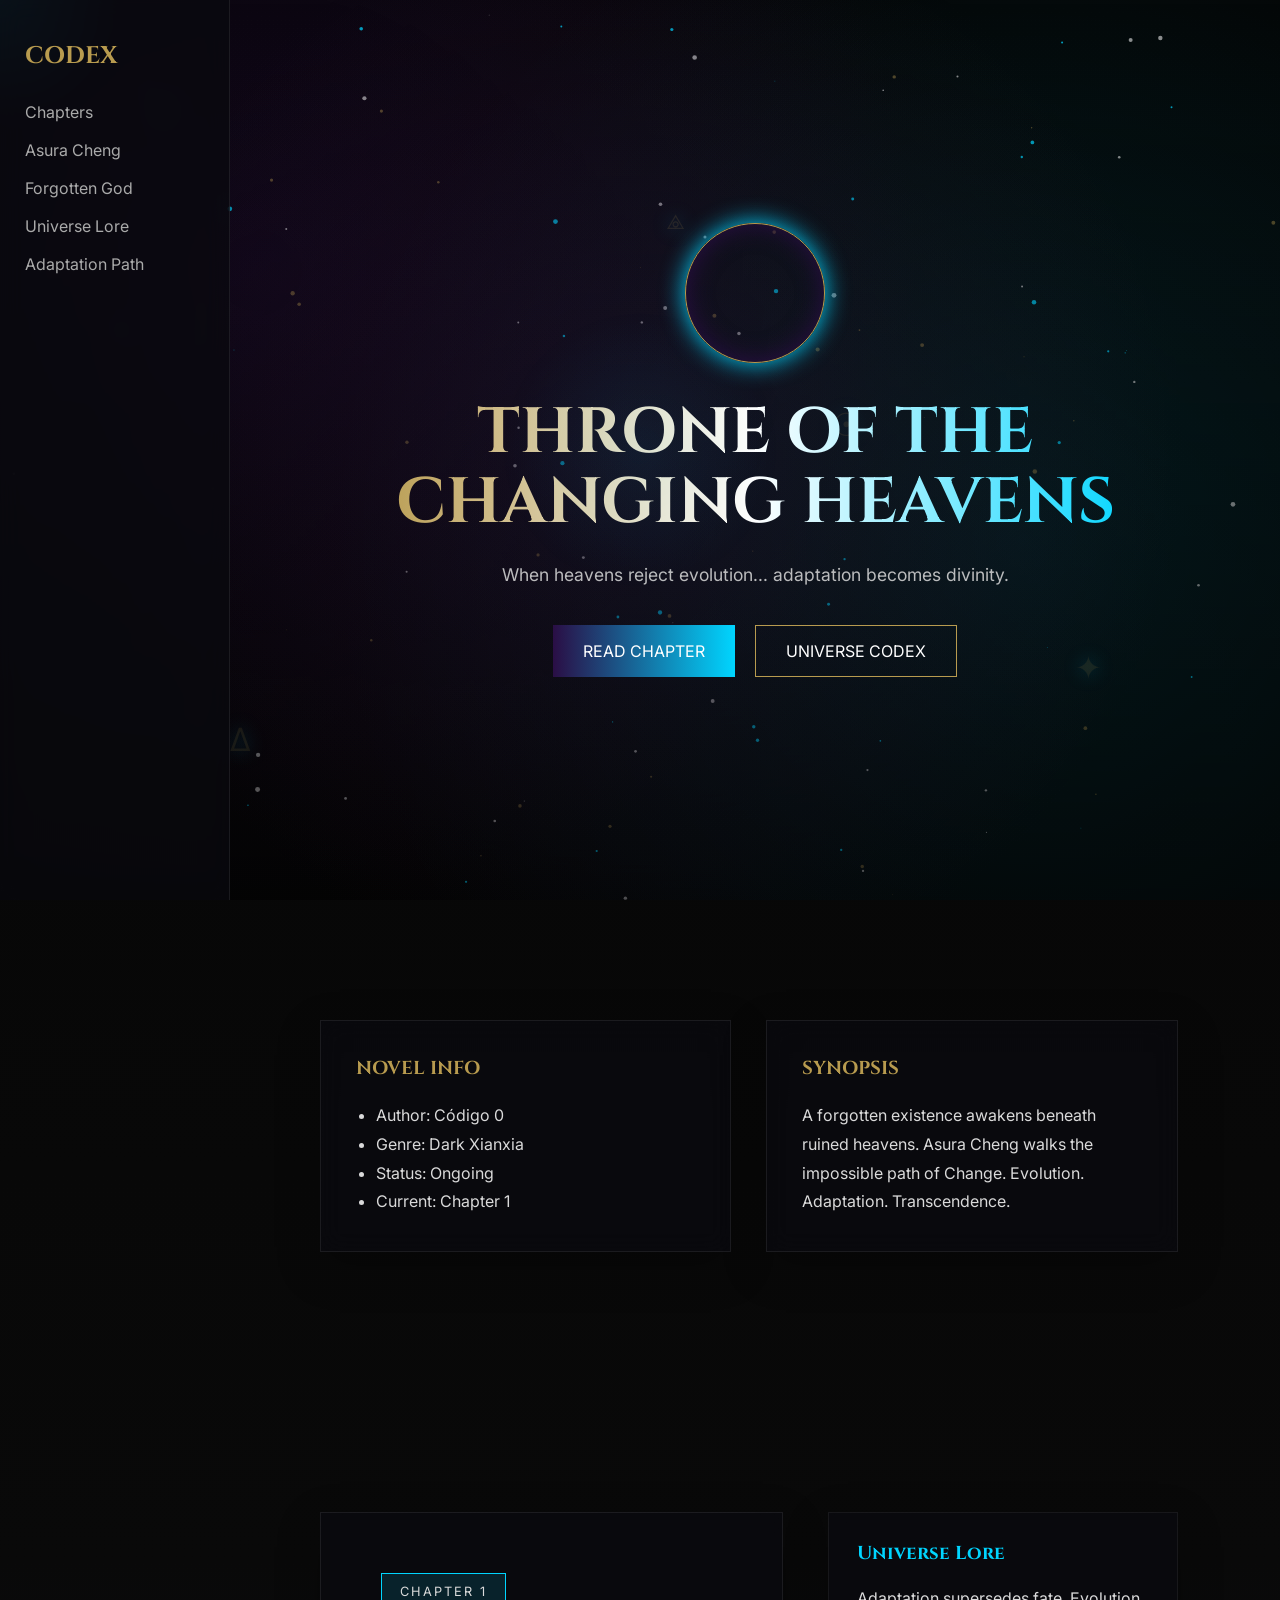
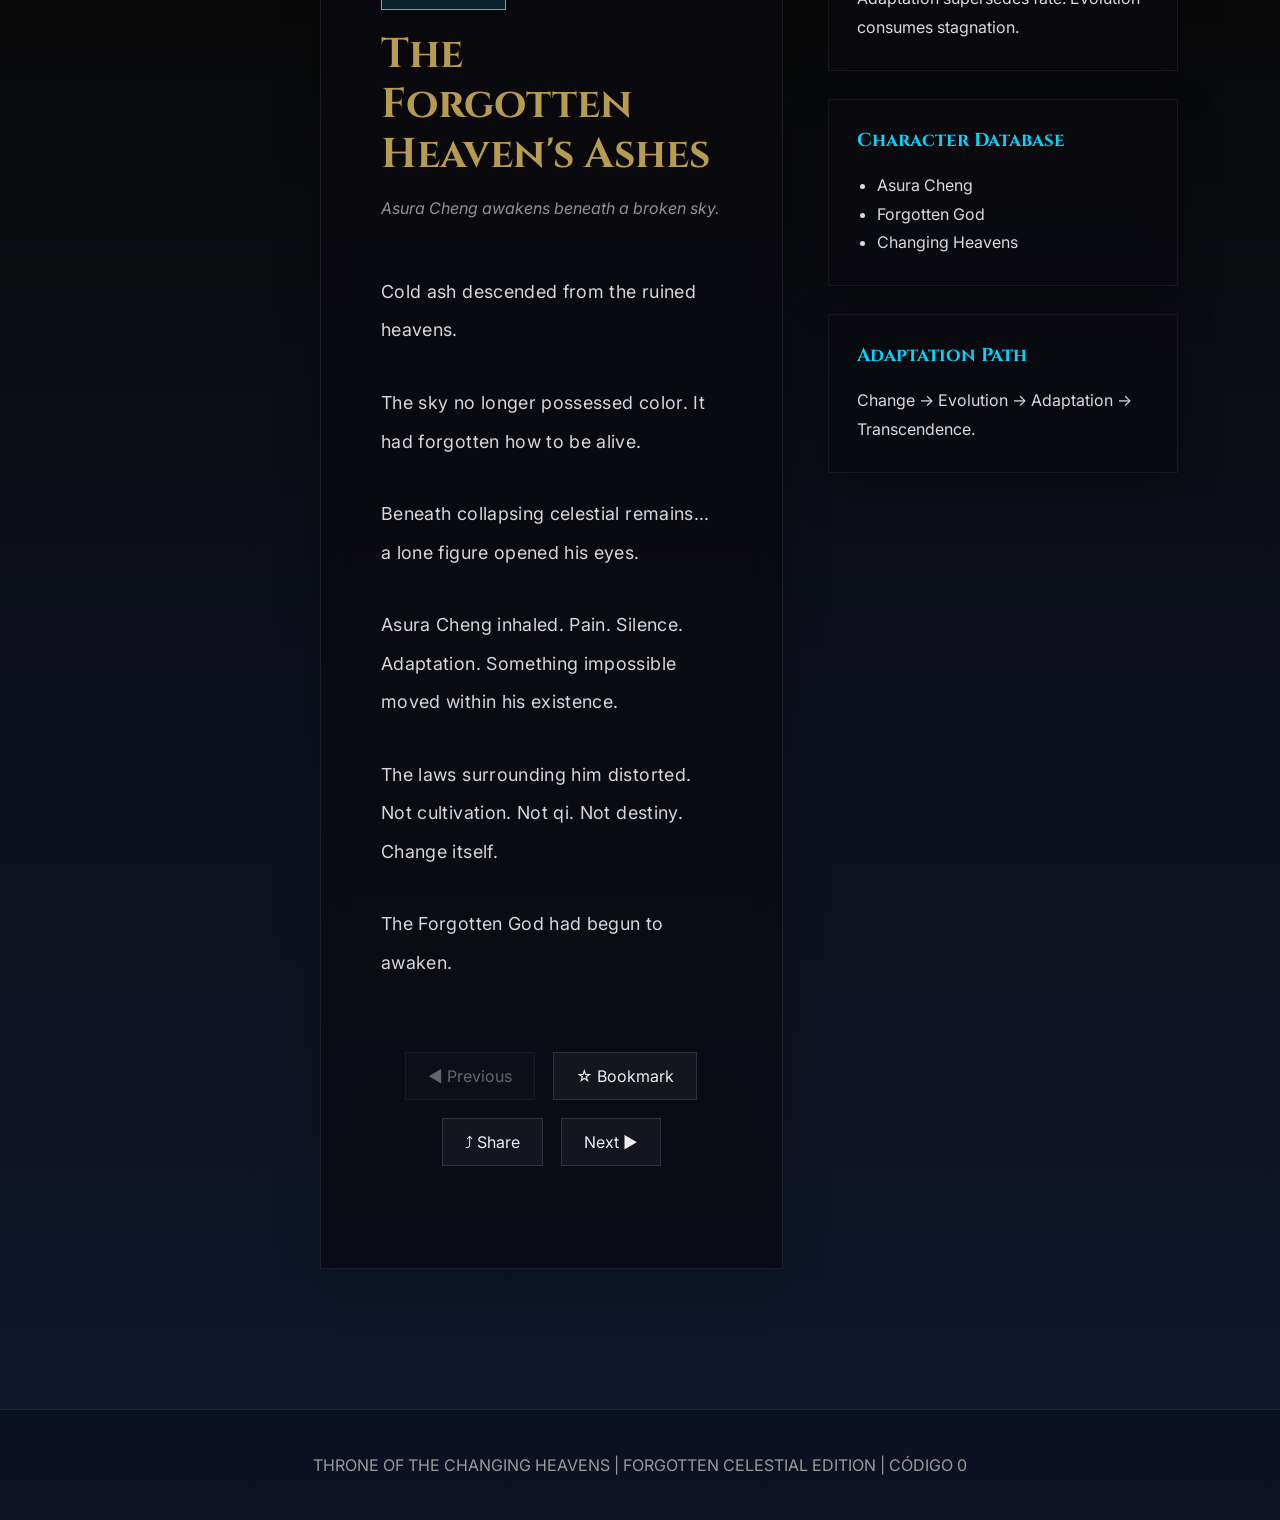
==== index.html @ 6549cbd6 "Add files via upload" ====
<!DOCTYPE html>
<html lang="es">
<head>
  <meta charset="UTF-8">
  <meta name="viewport" content="width=device-width, initial-scale=1.0">
  <meta name="description" content="Throne of the Changing Heavens — Forgotten Celestial Edition">
  <title>THRONE OF THE CHANGING HEAVENS | Código 0</title>

  <link rel="preconnect" href="https://fonts.googleapis.com">
  <link rel="preconnect" href="https://fonts.gstatic.com" crossorigin>
  <link href="https://fonts.googleapis.com/css2?family=Cinzel:wght@400;700&family=Inter:wght@300;400;600&display=swap" rel="stylesheet">
  <link rel="stylesheet" href="css/style.css">
</head>

<body>
  <!-- LOADER -->
  <div id="loader" aria-hidden="true">
    <div class="sigil"></div>
    <h1>THRONE OF THE CHANGING HEAVENS</h1>
    <p>FORGOTTEN CELESTIAL EDITION</p>
  </div>

  <!-- BACKGROUND -->
  <canvas id="cosmos" aria-hidden="true"></canvas>
  <div class="nebula-layer" aria-hidden="true"></div>

  <div class="rune-field" aria-hidden="true">
    <div class="rune r1">ᚱ</div>
    <div class="rune r2">✦</div>
    <div class="rune r3">☉</div>
    <div class="rune r4">∆</div>
    <div class="rune r5">⟁</div>
  </div>

  <div id="mouseGlow" aria-hidden="true"></div>

  <!-- SIDEBAR -->
  <aside class="sidebar" aria-label="Codex navigation">
    <h2>CODEX</h2>
    <nav>
      <a href="capitulos/index.html">Chapters</a>
      <a href="#character">Asura Cheng</a>
      <a href="#lore">Forgotten God</a>
      <a href="#codex">Universe Lore</a>
      <a href="#adaptation">Adaptation Path</a>
    </nav>
  </aside>

  <main>
    <!-- HERO -->
    <header class="hero">
      <div class="hero-overlay" aria-hidden="true"></div>

      <div class="hero-content reveal">
        <div class="hero-sigil" aria-hidden="true"></div>

        <h1>THRONE OF THE CHANGING HEAVENS</h1>

        <p>
          When heavens reject evolution...
          adaptation becomes divinity.
        </p>

        <div class="buttons">
          <a class="button" href="#chapter">READ CHAPTER</a>
          <a class="button secondary" href="#codex">UNIVERSE CODEX</a>
        </div>
      </div>
    </header>

    <!-- INFO -->
    <section class="panel reveal" id="codex">
      <div class="card">
        <h3>NOVEL INFO</h3>
        <ul>
          <li>Author: Código 0</li>
          <li>Genre: Dark Xianxia</li>
          <li>Status: Ongoing</li>
          <li>Current: Chapter 1</li>
        </ul>
      </div>

      <div class="card">
        <h3>SYNOPSIS</h3>
        <p>
          A forgotten existence awakens beneath ruined heavens.
          Asura Cheng walks the impossible path of Change.
          Evolution. Adaptation. Transcendence.
        </p>
      </div>
    </section>

    <!-- READING ENGINE -->
    <section class="reading-wrapper reveal" id="chapter">
      <div class="reading-main">
        <div class="progress-container" aria-label="Reading progress">
          <div id="progressBar"></div>
        </div>

        <article class="chapter" aria-labelledby="chapter-title">
          <div class="chapter-header">
            <span class="chapter-tag">CHAPTER 1</span>

            <h2 id="chapter-title">The Forgotten Heaven's Ashes</h2>

            <p class="chapter-subtitle">
              Asura Cheng awakens beneath a broken sky.
            </p>
          </div>

          <div class="chapter-content">
            <p>Cold ash descended from the ruined heavens.</p>

            <p>
              The sky no longer possessed color.
              It had forgotten how to be alive.
            </p>

            <p>
              Beneath collapsing celestial remains...
              a lone figure opened his eyes.
            </p>

            <p>
              Asura Cheng inhaled.
              Pain. Silence. Adaptation.
              Something impossible moved within his existence.
            </p>

            <p>
              The laws surrounding him distorted.
              Not cultivation. Not qi. Not destiny.
              Change itself.
            </p>

            <p>
              The Forgotten God had begun to awaken.
            </p>
          </div>

          <div class="chapter-controls" aria-label="Chapter controls">
            <button id="prevBtn" type="button" disabled>◀ Previous</button>
            <button id="bookmarkBtn" type="button">☆ Bookmark</button>
            <button id="shareBtn" type="button">⤴ Share</button>
            <button id="nextBtn" type="button">Next ▶</button>
          </div>

          <p id="chapterStatus" class="chapter-status" role="status" aria-live="polite"></p>
        </article>
      </div>

      <!-- READING SIDEBAR -->
      <aside class="reading-sidebar" aria-label="Universe information">
        <div class="mini-card" id="lore">
          <h3>Universe Lore</h3>
          <p>Adaptation supersedes fate. Evolution consumes stagnation.</p>
        </div>

        <div class="mini-card" id="character">
          <h3>Character Database</h3>
          <ul>
            <li>Asura Cheng</li>
            <li>Forgotten God</li>
            <li>Changing Heavens</li>
          </ul>
        </div>

        <div class="mini-card" id="adaptation">
          <h3>Adaptation Path</h3>
          <p>Change → Evolution → Adaptation → Transcendence.</p>
        </div>
      </aside>
    </section>
  </main>

  <!-- FOOTER -->
  <footer>
    <p>THRONE OF THE CHANGING HEAVENS | FORGOTTEN CELESTIAL EDITION | CÓDIGO 0</p>
  </footer>

  <script src="js/script.js" defer></script>
</body>
</html>
---- css/style.css ----
/* ==========================================
   THRONE OF THE CHANGING HEAVENS
   FORGOTTEN CELESTIAL EDITION
========================================== */

:root {
  --obsidian: #090909;
  --void: #050505;
  --purple: #2a0e45;
  --gold: #b89b4f;
  --cyan: #00d5ff;
  --silver: #dadada;
  --mx: 50%;
  --my: 50%;
}

* {
  margin: 0;
  padding: 0;
  box-sizing: border-box;
}

html {
  scroll-behavior: smooth;
  scrollbar-color: var(--cyan) var(--void);
  scrollbar-width: thin;
  scroll-padding-top: 24px;
}

body {
  min-height: 100vh;
  background: linear-gradient(180deg, #050505, #090909, #10182f);
  font-family: Inter, sans-serif;
  color: var(--silver);
  overflow-x: hidden;
}

button,
a {
  font: inherit;
}

button:focus-visible,
a:focus-visible {
  outline: 2px solid var(--cyan);
  outline-offset: 4px;
}

::selection {
  background: rgba(0, 213, 255, 0.25);
  color: #fff;
}

::-webkit-scrollbar {
  width: 10px;
}

::-webkit-scrollbar-track {
  background: var(--void);
}

::-webkit-scrollbar-thumb {
  background: linear-gradient(var(--cyan), var(--purple));
  border-radius: 20px;
}

/* ========= LOADER ========= */

#loader {
  position: fixed;
  inset: 0;
  background: #050505;
  display: flex;
  flex-direction: column;
  justify-content: center;
  align-items: center;
  gap: 12px;
  padding: 24px;
  z-index: 9999;
  transition: opacity 1.2s ease, visibility 1.2s ease;
}

#loader h1 {
  max-width: 900px;
  text-align: center;
  font-family: Cinzel, serif;
  color: var(--gold);
  font-size: clamp(1rem, 3vw, 2rem);
}

#loader p {
  color: #999;
  letter-spacing: 3px;
  text-align: center;
  font-size: 0.75rem;
}

#loader.hide {
  opacity: 0;
  visibility: hidden;
  pointer-events: none;
}

.sigil {
  width: 100px;
  height: 100px;
  border: 2px solid var(--gold);
  border-radius: 50%;
  animation: spin 8s linear infinite;
  box-shadow: 0 0 30px var(--cyan);
}

@keyframes spin {
  to {
    transform: rotate(360deg);
  }
}

/* ========= BACKGROUND ========= */

#cosmos {
  position: fixed;
  inset: 0;
  width: 100%;
  height: 100%;
  display: block;
  z-index: -3;
}

#mouseGlow {
  position: fixed;
  width: 250px;
  height: 250px;
  border-radius: 50%;
  background: radial-gradient(circle, rgba(0, 213, 255, 0.18), transparent 70%);
  pointer-events: none;
  transform: translate(-50%, -50%);
  z-index: -1;
}

.nebula-layer {
  position: fixed;
  inset: 0;
  z-index: -4;
  background:
    radial-gradient(circle at 20% 30%, rgba(42, 14, 69, 0.35), transparent 55%),
    radial-gradient(circle at 80% 60%, rgba(0, 213, 255, 0.12), transparent 60%),
    radial-gradient(circle at center, rgba(184, 155, 79, 0.05), transparent 70%);
  animation: nebulaShift 22s linear infinite;
  pointer-events: none;
}

@keyframes nebulaShift {
  50% {
    transform: scale(1.08) translateY(-20px);
    filter: hue-rotate(15deg);
  }
}

.rune-field {
  position: fixed;
  inset: 0;
  pointer-events: none;
  overflow: hidden;
  z-index: -2;
}

.rune {
  position: absolute;
  font-size: 2rem;
  color: rgba(184, 155, 79, 0.18);
  text-shadow: 0 0 18px rgba(0, 213, 255, 0.35);
  animation: floatRune linear infinite;
}

.r1 { top: 10%; left: 12%; animation-duration: 20s; }
.r2 { top: 72%; left: 84%; animation-duration: 16s; }
.r3 { top: 45%; left: 65%; animation-duration: 24s; }
.r4 { top: 80%; left: 18%; animation-duration: 19s; }
.r5 { top: 22%; left: 52%; animation-duration: 28s; }

@keyframes floatRune {
  50% {
    transform: translateY(-30px) translateX(12px) rotate(15deg);
    opacity: 0.9;
  }
}

body::after {
  content: "";
  position: fixed;
  inset: 0;
  background: radial-gradient(
    circle at var(--mx) var(--my),
    rgba(0, 213, 255, 0.06),
    transparent 18%
  );
  pointer-events: none;
  z-index: 999;
}

/* ========= SIDEBAR ========= */

.sidebar {
  position: fixed;
  left: 0;
  top: 0;
  height: 100%;
  width: 230px;
  padding: 40px 25px;
  overflow-y: auto;
  background: rgba(10, 10, 15, 0.75);
  backdrop-filter: blur(12px);
  border-right: 1px solid rgba(255, 255, 255, 0.08);
  z-index: 1000;
}

.sidebar h2 {
  font-family: Cinzel, serif;
  color: var(--gold);
  margin-bottom: 30px;
}

.sidebar nav {
  display: grid;
  gap: 18px;
}

.sidebar a {
  display: block;
  color: #aaa;
  text-decoration: none;
  transition: 0.3s;
}

.sidebar a:hover {
  color: var(--cyan);
  transform: translateX(8px);
}

/* ========= HERO ========= */

.hero {
  min-height: 100vh;
  display: flex;
  justify-content: center;
  align-items: center;
  padding: 40px 40px 40px 270px;
  position: relative;
  isolation: isolate;
}

.hero-overlay {
  position: absolute;
  inset: 0;
  pointer-events: none;
  background: radial-gradient(circle at center, rgba(42, 14, 69, 0.25), transparent 70%);
  z-index: -1;
}

.hero::before {
  content: "";
  position: absolute;
  inset: 0;
  background: linear-gradient(transparent, rgba(0, 0, 0, 0.45));
  pointer-events: none;
  z-index: -1;
}

.hero-content {
  position: relative;
  text-align: center;
  max-width: 850px;
  padding: 40px;
  will-change: transform;
}

.hero-sigil {
  width: 140px;
  height: 140px;
  margin: 0 auto 35px;
  border-radius: 50%;
  border: 1px solid var(--gold);
  box-shadow: 0 0 25px var(--cyan), inset 0 0 25px var(--purple);
  animation: float 5s ease-in-out infinite;
}

@keyframes float {
  50% {
    transform: translateY(-15px);
  }
}

.hero h1 {
  font-family: Cinzel, serif;
  font-size: clamp(2rem, 8vw, 4rem);
  line-height: 1.1;
  background: linear-gradient(90deg, var(--gold), white, var(--cyan));
  -webkit-background-clip: text;
  background-clip: text;
  color: transparent;
}

.hero p {
  margin-top: 25px;
  font-size: 1.1rem;
  opacity: 0.85;
}

/* ========= BUTTONS ========= */

.buttons {
  margin-top: 40px;
  display: flex;
  gap: 20px;
  justify-content: center;
  flex-wrap: wrap;
}

.button,
.buttons button,
.buttons a {
  display: inline-flex;
  justify-content: center;
  align-items: center;
  padding: 15px 30px;
  background: linear-gradient(90deg, var(--purple), var(--cyan));
  border: none;
  color: white;
  text-decoration: none;
  cursor: pointer;
  transition: 0.35s;
}

.button:hover,
.buttons button:hover,
.buttons a:hover {
  transform: translateY(-4px);
  box-shadow: 0 0 35px rgba(0, 213, 255, 0.45);
}

.button.secondary,
.buttons button.secondary,
.buttons a.secondary {
  background: transparent;
  border: 1px solid var(--gold);
}

/* ========= PANELS ========= */

.panel {
  padding: 120px 8% 120px 320px;
  display: grid;
  grid-template-columns: 1fr 1fr;
  gap: 35px;
  scroll-margin-top: 30px;
}

.card {
  padding: 35px;
  background: rgba(10, 10, 15, 0.75);
  backdrop-filter: blur(12px);
  border: 1px solid rgba(255, 255, 255, 0.08);
  transition: 0.35s;
  box-shadow: 0 15px 40px rgba(0, 0, 0, 0.25);
}

.card:hover {
  transform: translateY(-8px);
  border-color: var(--cyan);
  box-shadow: 0 20px 70px rgba(0, 213, 255, 0.12);
}

.card h3 {
  font-family: Cinzel, serif;
  color: var(--gold);
  margin-bottom: 20px;
}

.card p,
.card li,
.mini-card p,
.mini-card li {
  line-height: 1.8;
}

.card ul,
.mini-card ul {
  padding-left: 20px;
}

/* ========= REVEAL ========= */

.reveal {
  opacity: 0;
  transform: translateY(50px);
  transition: opacity 0.9s ease, transform 0.9s ease;
}

.reveal.active {
  opacity: 1;
  transform: none;
}

/* ========= READING ENGINE ========= */

.reading-wrapper {
  display: grid;
  grid-template-columns: minmax(0, 2fr) 350px;
  gap: 45px;
  padding: 140px 8% 140px 320px;
  scroll-margin-top: 30px;
}

.reading-main {
  min-width: 0;
}

.progress-container {
  position: fixed;
  top: 0;
  left: 0;
  width: 100%;
  height: 4px;
  z-index: 9000;
  background: transparent;
  pointer-events: none;
}

#progressBar {
  width: 0%;
  height: 100%;
  background: linear-gradient(90deg, var(--gold), var(--cyan));
  box-shadow: 0 0 20px var(--cyan);
  transition: width 0.08s linear;
}

/* ========= CHAPTER ========= */

.chapter {
  background: rgba(10, 10, 15, 0.75);
  backdrop-filter: blur(16px);
  border: 1px solid rgba(255, 255, 255, 0.08);
  padding: 60px;
  box-shadow: 0 15px 40px rgba(0, 0, 0, 0.25);
  transition: 0.35s;
}

.chapter:hover {
  transform: translateY(-8px);
  box-shadow: 0 20px 70px rgba(0, 213, 255, 0.12);
}

.chapter-header {
  margin-bottom: 55px;
}

.chapter-tag {
  display: inline-block;
  padding: 10px 18px;
  background: rgba(0, 213, 255, 0.12);
  border: 1px solid var(--cyan);
  letter-spacing: 2px;
  font-size: 0.8rem;
  margin-bottom: 20px;
}

.chapter h2 {
  font-family: Cinzel, serif;
  font-size: 2.6rem;
  line-height: 1.2;
  color: var(--gold);
  margin-bottom: 18px;
}

.chapter-subtitle {
  opacity: 0.65;
  font-style: italic;
}

.chapter-content {
  max-width: 820px;
  margin: auto;
}

.chapter-content p {
  font-size: 1.12rem;
  line-height: 2.15;
  margin-bottom: 34px;
  color: #d7d7d7;
  letter-spacing: 0.35px;
}

.chapter-controls {
  display: flex;
  gap: 18px;
  justify-content: center;
  margin-top: 70px;
  flex-wrap: wrap;
}

.chapter-controls button {
  padding: 13px 22px;
  border: 1px solid rgba(255, 255, 255, 0.12);
  background: rgba(255, 255, 255, 0.04);
  color: #eee;
  cursor: pointer;
  transition: 0.3s;
}

.chapter-controls button:hover:not(:disabled) {
  border-color: var(--cyan);
  transform: translateY(-3px);
}

.chapter-controls button:disabled {
  opacity: 0.4;
  cursor: not-allowed;
}

#bookmarkBtn.active {
  background: linear-gradient(90deg, var(--gold), var(--purple));
}

.chapter-status {
  min-height: 1.5em;
  margin-top: 20px;
  text-align: center;
  color: var(--cyan);
  font-size: 0.9rem;
}

/* ========= READING SIDEBAR ========= */

.reading-sidebar {
  display: flex;
  flex-direction: column;
  gap: 28px;
}

.mini-card {
  padding: 28px;
  background: rgba(10, 10, 15, 0.75);
  backdrop-filter: blur(12px);
  border: 1px solid rgba(255, 255, 255, 0.06);
  transition: 0.35s;
  box-shadow: 0 15px 40px rgba(0, 0, 0, 0.25);
  scroll-margin-top: 30px;
}

.mini-card:hover {
  transform: translateY(-8px);
  border-color: var(--gold);
  box-shadow: 0 20px 70px rgba(0, 213, 255, 0.12);
}

.mini-card h3 {
  font-family: Cinzel, serif;
  color: var(--cyan);
  margin-bottom: 18px;
}

/* ========= FOOTER ========= */

footer {
  padding: 45px;
  text-align: center;
  border-top: 1px solid rgba(255, 255, 255, 0.08);
  background: rgba(0, 0, 0, 0.25);
  color: #999;
}

/* ========= RESPONSIVE ========= */

@media (max-width: 1100px) {
  .reading-wrapper {
    grid-template-columns: 1fr;
    padding: 90px 30px;
  }

  .reading-sidebar {
    order: -1;
    display: grid;
    grid-template-columns: repeat(3, 1fr);
  }

  .chapter {
    padding: 35px;
  }

  .chapter h2 {
    font-size: 2rem;
  }
}

@media (max-width: 980px) {
  .sidebar {
    display: none;
  }

  .hero {
    padding: 30px;
  }

  .panel {
    padding: 80px 30px;
    grid-template-columns: 1fr;
  }

  .reading-wrapper {
    padding: 80px 30px;
  }
}

@media (max-width: 700px) {
  .reading-sidebar {
    grid-template-columns: 1fr;
  }
}

@media (max-width: 600px) {
  .hero-content {
    padding: 20px;
  }

  .hero-sigil {
    width: 110px;
    height: 110px;
  }

  .chapter {
    padding: 28px;
  }

  .chapter h2 {
    font-size: 1.6rem;
  }

  .chapter-content p {
    font-size: 1rem;
    line-height: 1.9;
  }

  .buttons,
  .chapter-controls {
    flex-direction: column;
  }

  .button,
  .buttons button,
  .buttons a,
  .chapter-controls button {
    width: 100%;
  }

  footer {
    padding: 30px 20px;
    font-size: 0.8rem;
  }
}

/* ========= REDUCED MOTION ========= */

@media (prefers-reduced-motion: reduce) {
  html {
    scroll-behavior: auto;
  }

  *,
  *::before,
  *::after {
    animation-duration: 0.01ms !important;
    animation-iteration-count: 1 !important;
    transition-duration: 0.01ms !important;
  }
}
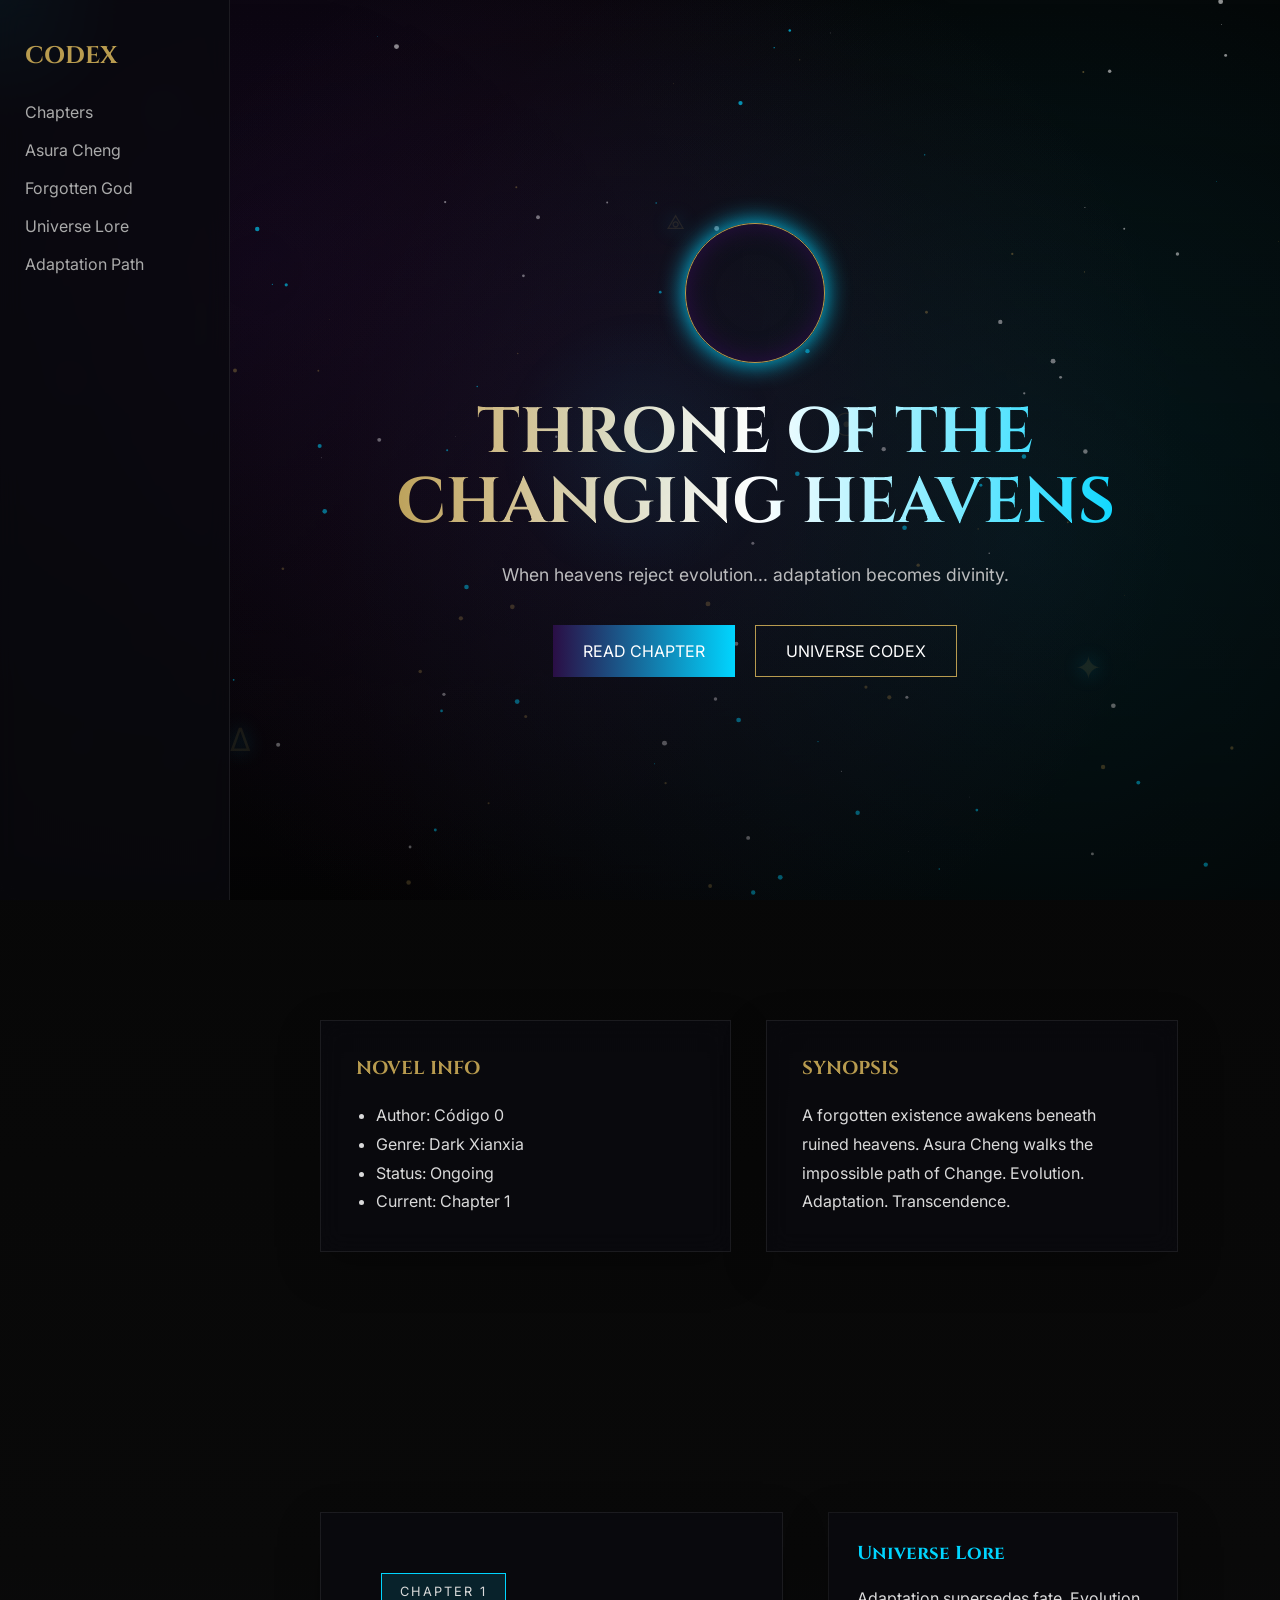
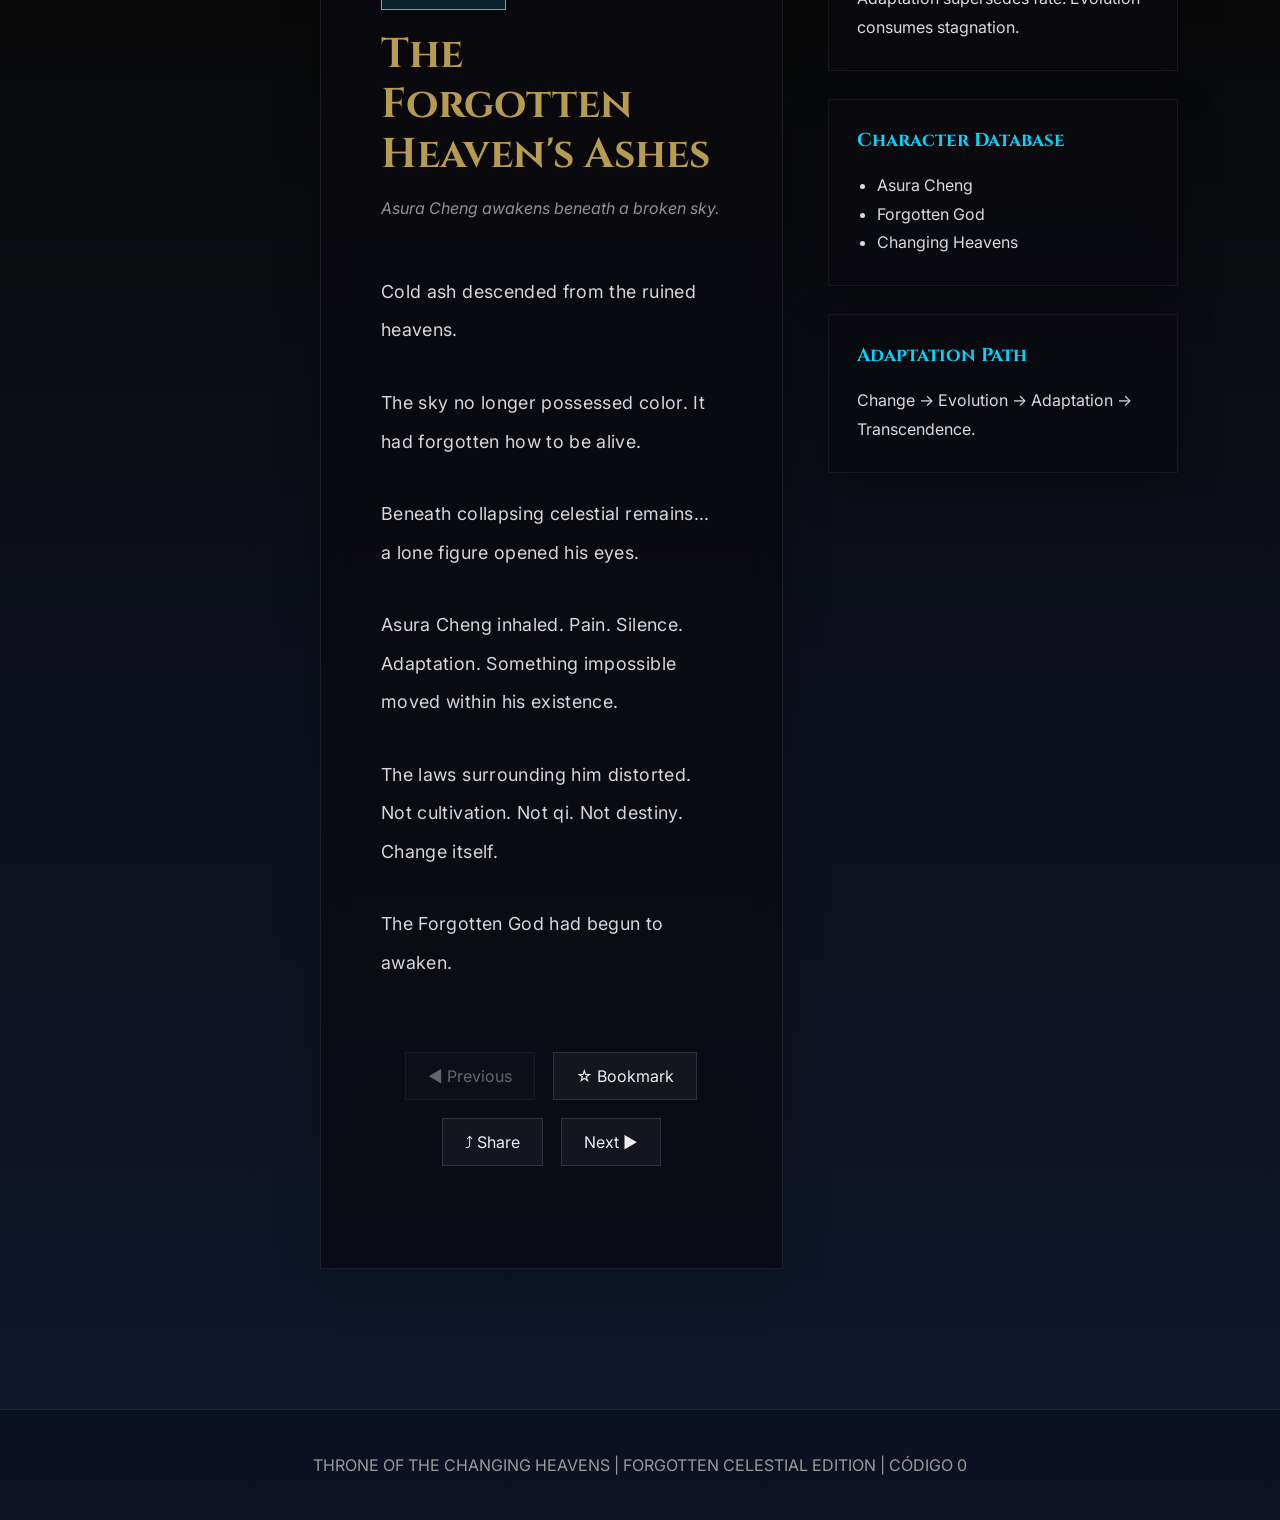
==== commit 1c938939: "Update index.html" ====
--- a/index.html
+++ b/index.html
@@ -62,7 +62,7 @@
         </p>
 
         <div class="buttons">
-          <a class="button" href="#chapter">READ CHAPTER</a>
+          <a class="button" href="capitulos/index.html">READ CHAPTER</a>
           <a class="button secondary" href="#codex">UNIVERSE CODEX</a>
         </div>
       </div>
--- a/css/style.css
+++ b/css/style.css
@@ -594,12 +594,90 @@
 }
 
 @media (max-width: 980px) {
+
+  /* ===== SIDEBAR MOBILE ===== */
+
   .sidebar {
-    display: none;
-  }
+    width: min(80vw, 280px);
+    height: 100dvh;
+
+    padding: 30px 20px;
+
+    transform: translateX(-100%);
+    transition: transform 0.35s ease;
+
+    z-index: 10000;
+  }
+
+  .sidebar.mobile-open {
+    transform: translateX(0);
+  }
+
+  .sidebar nav {
+    gap: 12px;
+  }
+
+  .sidebar a {
+    padding: 12px 10px;
+  }
+
+  /* ===== BOTÓN CODEX ===== */
+
+  .codex-toggle {
+    display: flex;
+    position: fixed;
+
+    top: 18px;
+    left: 18px;
+
+    width: 48px;
+    height: 48px;
+
+    align-items: center;
+    justify-content: center;
+
+    z-index: 10001;
+
+    background: rgba(10, 10, 15, 0.9);
+    border: 1px solid var(--gold);
+
+    color: var(--gold);
+
+    font-size: 1.35rem;
+
+    cursor: pointer;
+
+    backdrop-filter: blur(12px);
+
+    box-shadow:
+      0 0 20px rgba(0, 213, 255, 0.15);
+  }
+
+  /* ===== FONDO AL ABRIR ===== */
+
+  .codex-overlay {
+    position: fixed;
+    inset: 0;
+
+    background: rgba(0, 0, 0, 0.65);
+
+    opacity: 0;
+    visibility: hidden;
+
+    transition: 0.3s;
+
+    z-index: 9999;
+  }
+
+  .codex-overlay.active {
+    opacity: 1;
+    visibility: visible;
+  }
+
+  /* ===== CONTENIDO ===== */
 
   .hero {
-    padding: 30px;
+    padding: 80px 25px 30px;
   }
 
   .panel {
@@ -611,7 +689,6 @@
     padding: 80px 30px;
   }
 }
-
 @media (max-width: 700px) {
   .reading-sidebar {
     grid-template-columns: 1fr;
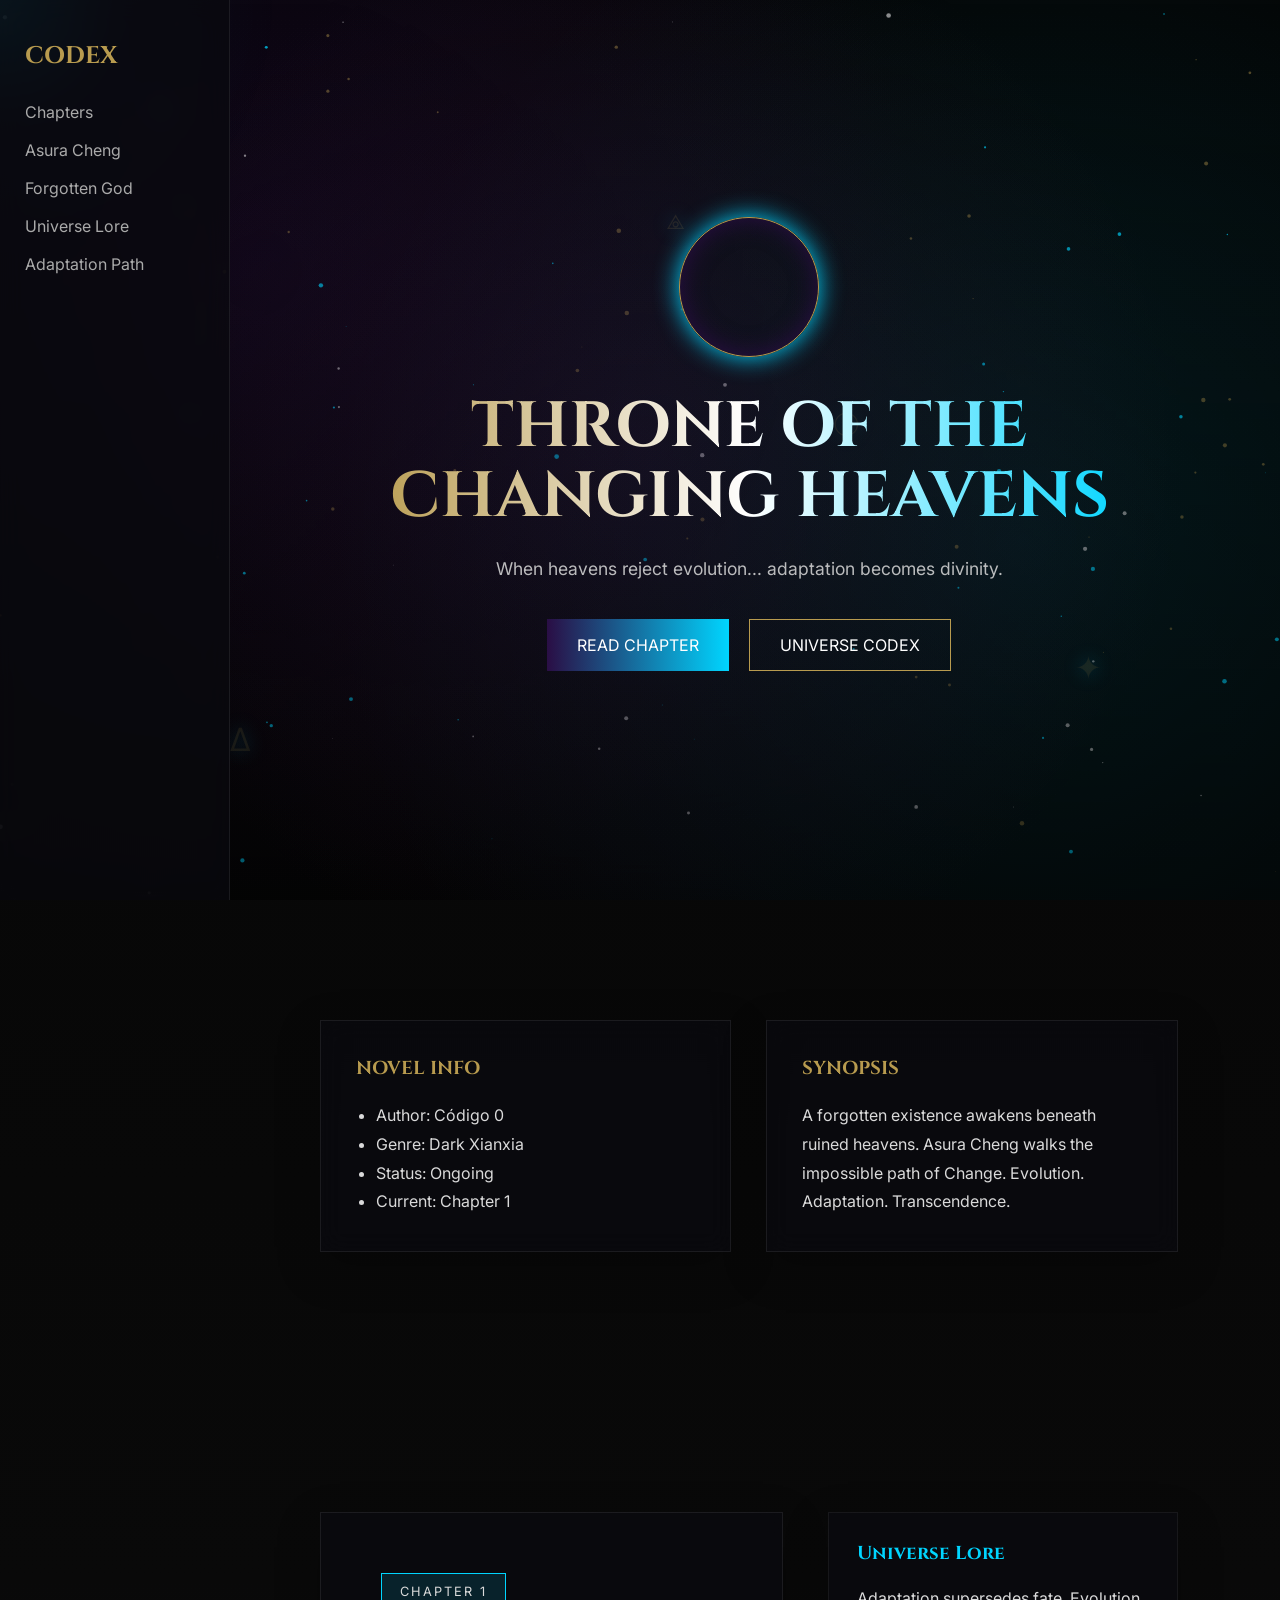
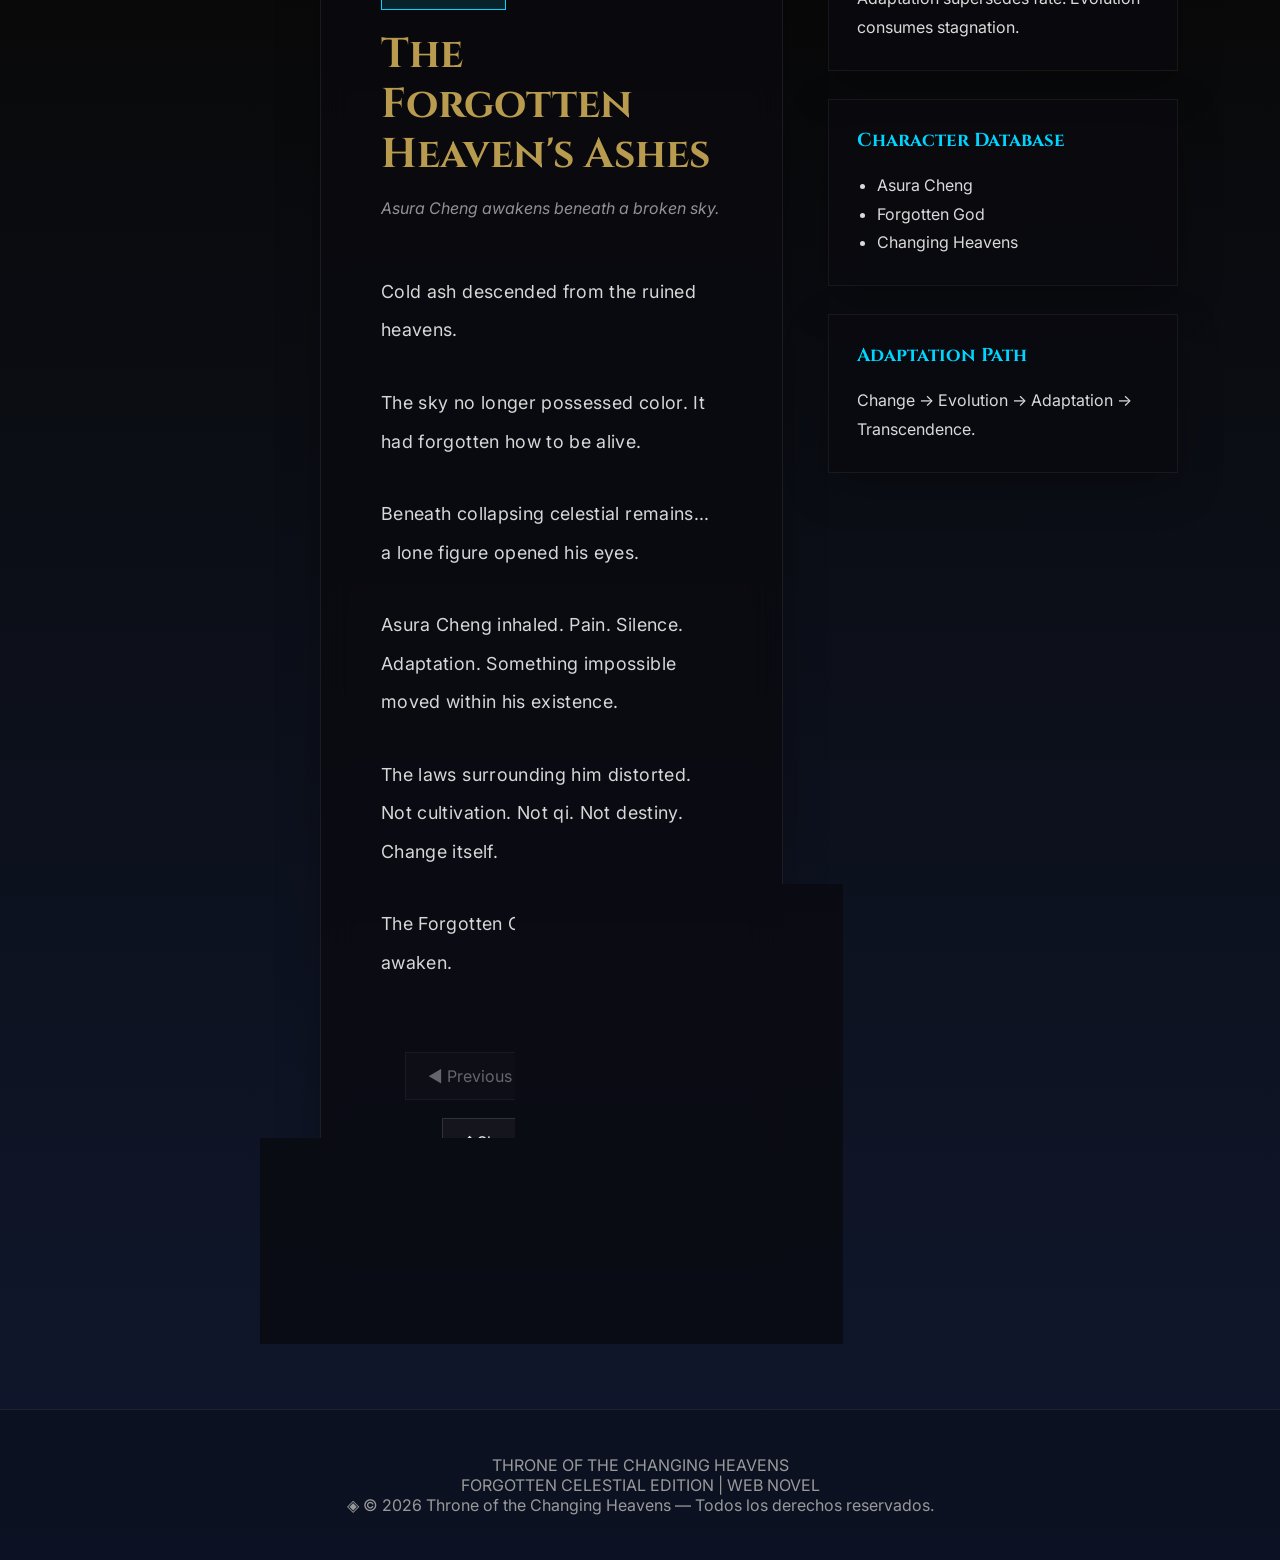
==== commit ad72410d: "Update index.html" ====
--- a/index.html
+++ b/index.html
@@ -175,7 +175,9 @@
 
   <!-- FOOTER -->
   <footer>
-    <p>THRONE OF THE CHANGING HEAVENS | FORGOTTEN CELESTIAL EDITION | CÓDIGO 0</p>
+    <p>THRONE OF THE CHANGING HEAVENS</p>
+    <span>FORGOTTEN CELESTIAL EDITION | WEB NOVEL</span>
+    <p>◈ © 2026 Throne of the Changing Heavens — Todos los derechos reservados.</p>
   </footer>
 
   <script src="js/script.js" defer></script>
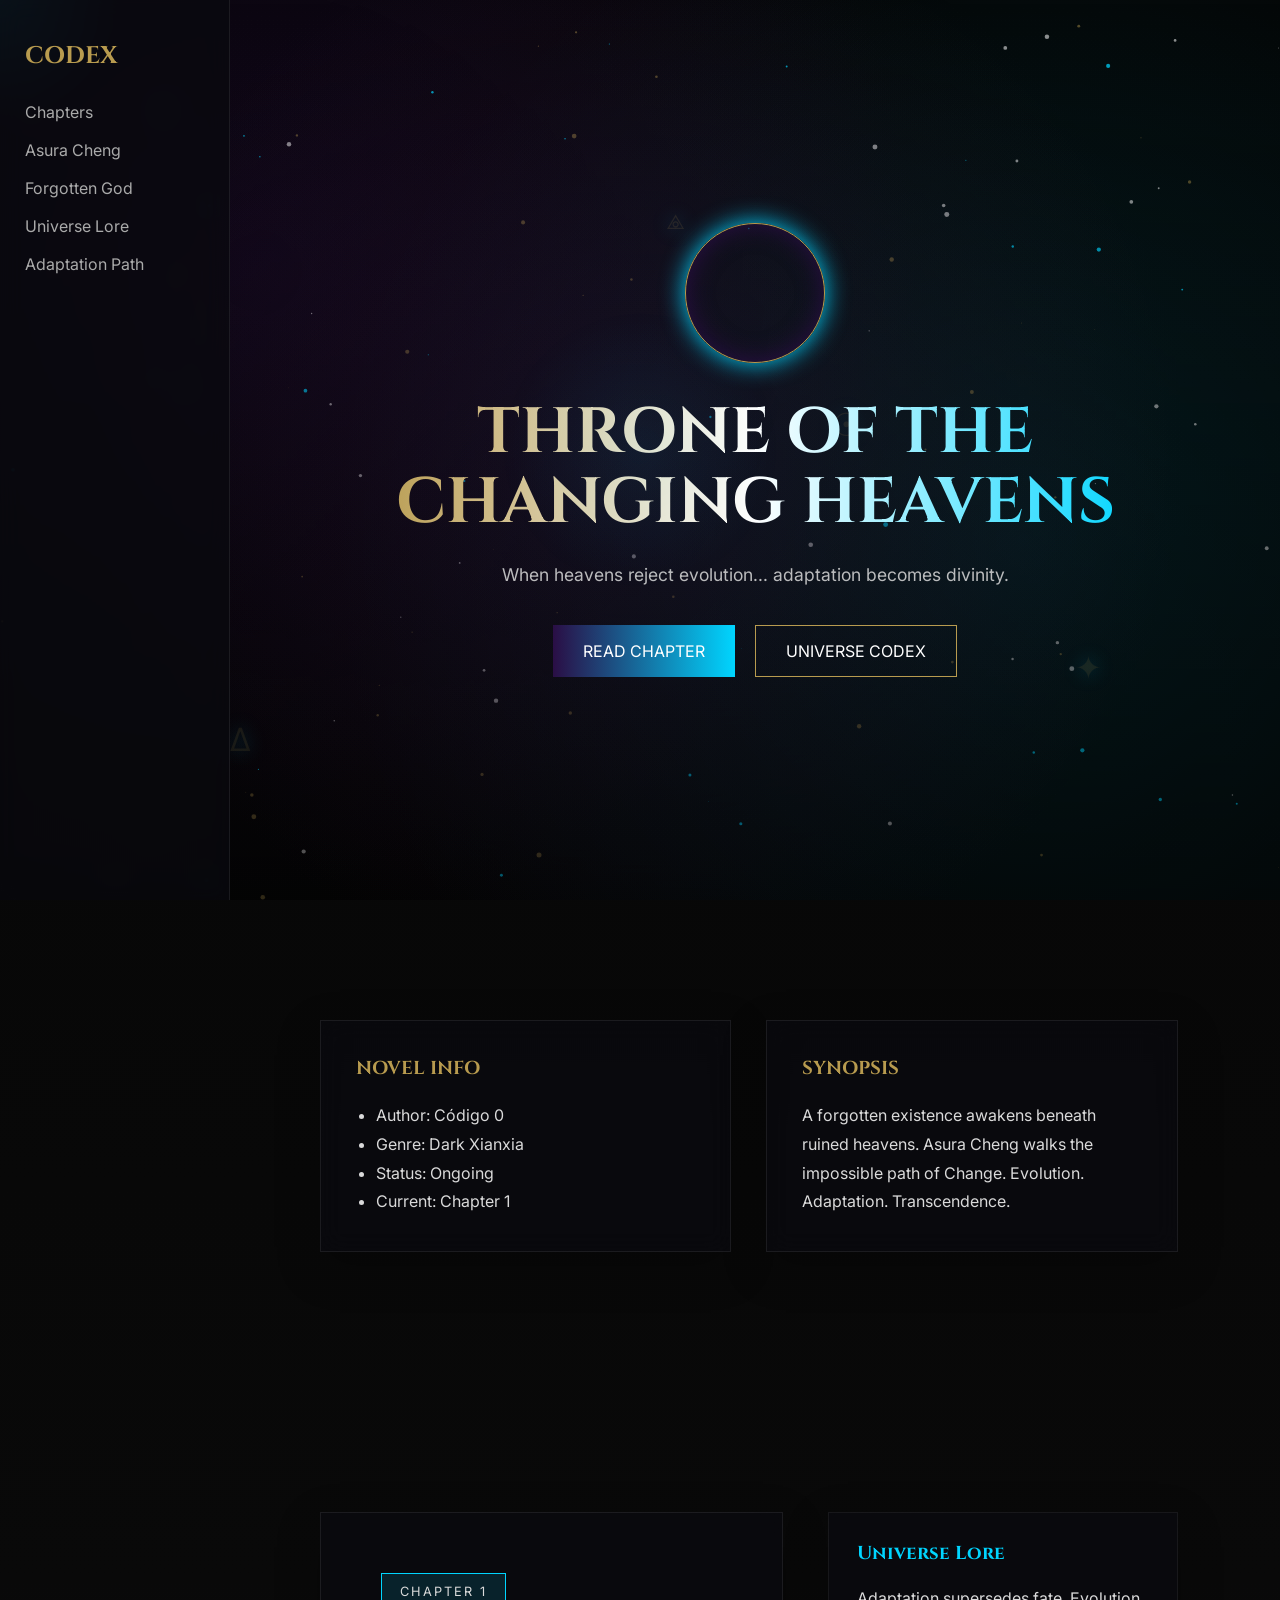
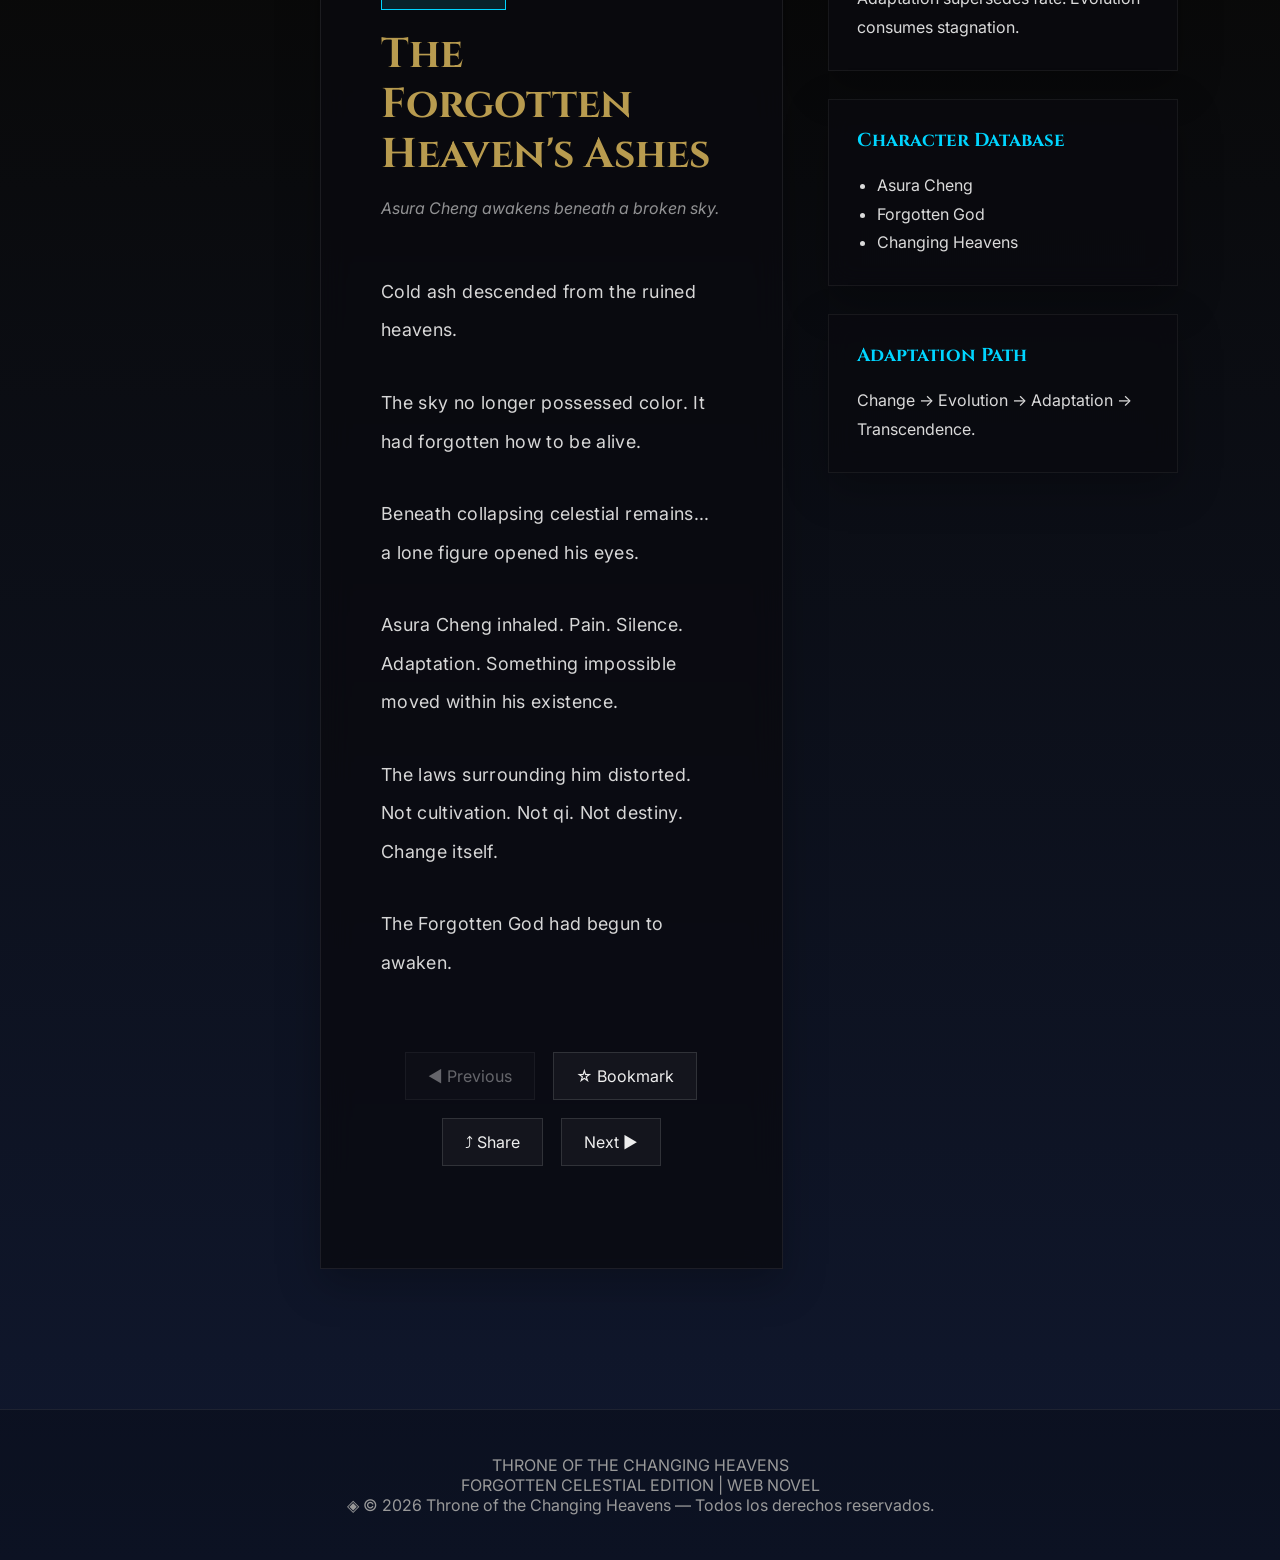
==== commit e7c2d790: "Update title in index.html to WEBOFICIAL" ====
--- a/index.html
+++ b/index.html
@@ -4,7 +4,7 @@
   <meta charset="UTF-8">
   <meta name="viewport" content="width=device-width, initial-scale=1.0">
   <meta name="description" content="Throne of the Changing Heavens — Forgotten Celestial Edition">
-  <title>THRONE OF THE CHANGING HEAVENS | Código 0</title>
+  <title>THRONE OF THE CHANGING HEAVENS | WEBOFICIAL</title>
 
   <link rel="preconnect" href="https://fonts.googleapis.com">
   <link rel="preconnect" href="https://fonts.gstatic.com" crossorigin>
